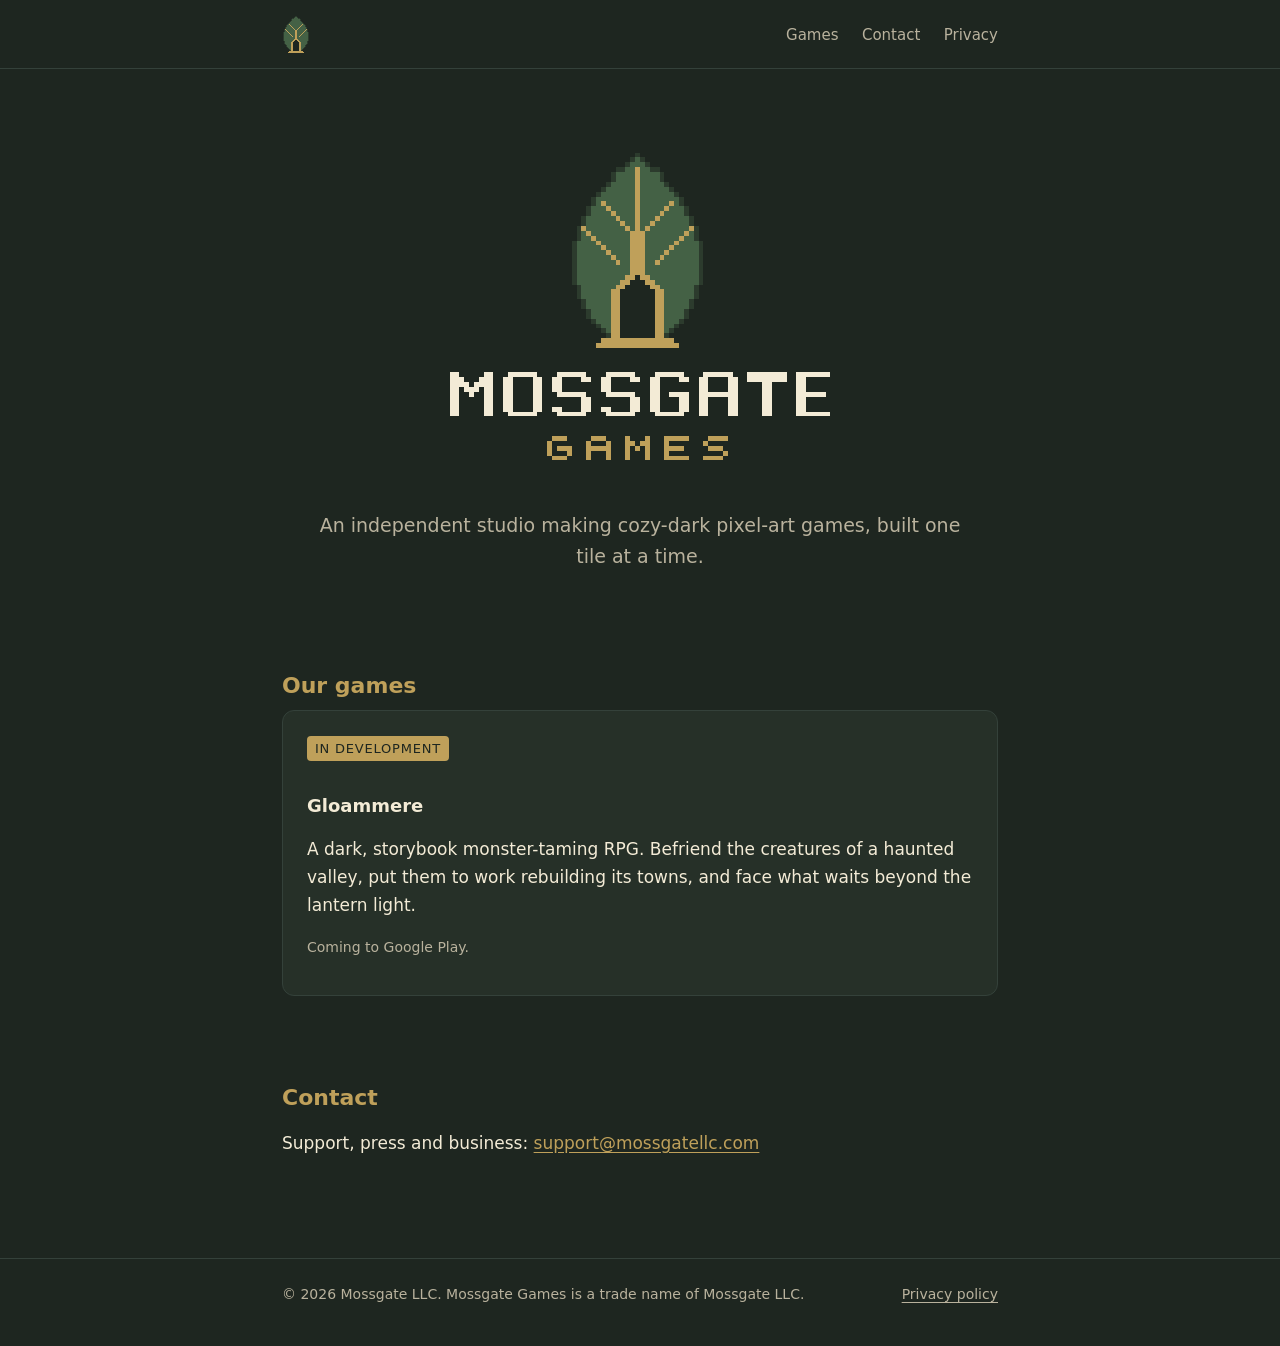
==== docs/index.html @ e4a336bb "Move site into docs/ to match the Pages source folder Co-Authored-By: Claude Opus 5.5 <noreply@anthr" ====
<!DOCTYPE html>
<html lang="en">
<head>
  <meta charset="utf-8">
  <meta name="viewport" content="width=device-width, initial-scale=1">
  <title>Mossgate Games</title>
  <meta name="description" content="Mossgate Games is an independent studio making cozy-dark pixel-art games. Our first game, Gloammere, is a monster-taming RPG coming to Google Play.">
  <meta property="og:title" content="Mossgate Games">
  <meta property="og:description" content="Independent studio making cozy-dark pixel-art games. Gloammere is coming to Google Play.">
  <meta property="og:image" content="https://mossgatellc.com/assets/icon-512.png">
  <meta property="og:url" content="https://mossgatellc.com/">
  <meta name="theme-color" content="#1E2620">
  <link rel="icon" type="image/png" href="/favicon.png">
  <link rel="apple-touch-icon" href="/assets/apple-touch-icon.png">
  <link rel="stylesheet" href="/assets/site.css">
</head>
<body>
  <header class="site">
    <div class="wrap">
      <a class="brand" href="/" aria-label="Mossgate Games home"><img class="pixel" src="/assets/mark.svg" alt="Mossgate Games"></a>
      <nav>
        <a href="/#games">Games</a>
        <a href="/#contact">Contact</a>
        <a href="/privacy.html">Privacy</a>
      </nav>
    </div>
  </header>

  <main class="wrap">
    <div class="hero">
      <img class="pixel" src="/assets/logo-stacked.svg" alt="Mossgate Games logo: a leaf with an arched doorway">
      <p>An independent studio making cozy-dark pixel-art games, built one tile at a time.</p>
    </div>

    <section id="games">
      <h2>Our games</h2>
      <div class="card">
        <span class="tag">In development</span>
        <h3>Gloammere</h3>
        <p>A dark, storybook monster-taming RPG. Befriend the creatures of a haunted valley, put them to work rebuilding its towns, and face what waits beyond the lantern light.</p>
        <p class="muted small">Coming to Google Play.</p>
      </div>
    </section>

    <section id="contact">
      <h2>Contact</h2>
      <p>Support, press and business: <a href="mailto:support@mossgatellc.com">support@mossgatellc.com</a></p>
    </section>
  </main>

  <footer class="site">
    <div class="wrap">
      <span>&copy; <span id="y">2026</span> Mossgate LLC. Mossgate Games is a trade name of Mossgate LLC.</span>
      <span><a href="/privacy.html">Privacy policy</a></span>
    </div>
  </footer>
  <script>document.getElementById('y').textContent = new Date().getFullYear();</script>
</body>
</html>
---- assets/site.css ----
:root {
  --bg: #1E2620;
  --panel: #263028;
  --line: #34413a;
  --text: #F3EBD6;
  --muted: #b9b29d;
  --gold: #BFA05A;
  --green: #6f9a6f;
  --max: 760px;
  color-scheme: dark;
}
* { box-sizing: border-box; }
html { -webkit-text-size-adjust: 100%; }
body {
  margin: 0;
  background: var(--bg);
  color: var(--text);
  font: 17px/1.65 system-ui, -apple-system, "Segoe UI", Roboto, Helvetica, Arial, sans-serif;
}
img.pixel { image-rendering: pixelated; image-rendering: crisp-edges; }
a { color: var(--gold); text-underline-offset: 3px; }
a:hover { color: var(--text); }
.wrap { max-width: var(--max); margin: 0 auto; padding: 0 22px; }

header.site { border-bottom: 1px solid var(--line); }
header.site .wrap { display: flex; align-items: center; justify-content: space-between; gap: 16px; padding-top: 14px; padding-bottom: 14px; }
header.site .brand img { height: 40px; width: auto; display: block; }
nav a { color: var(--muted); text-decoration: none; margin-left: 18px; font-size: 15px; }
nav a:hover, nav a[aria-current="page"] { color: var(--text); }

.hero { text-align: center; padding: 64px 0 40px; }
.hero img { width: min(420px, 82vw); height: auto; }
.hero p { color: var(--muted); font-size: 19px; margin: 22px auto 0; max-width: 34em; }

section { padding: 28px 0; }
h1, h2, h3 { line-height: 1.25; font-weight: 600; }
h1 { font-size: 32px; margin: 40px 0 8px; }
h2 { font-size: 22px; margin: 32px 0 10px; color: var(--gold); }
h3 { font-size: 18px; margin: 24px 0 6px; }

.card {
  background: var(--panel);
  border: 1px solid var(--line);
  border-radius: 12px;
  padding: 22px 24px;
}
.card .tag {
  display: inline-block; font-size: 13px; letter-spacing: .06em; text-transform: uppercase;
  color: var(--bg); background: var(--gold); border-radius: 4px; padding: 2px 8px; margin-bottom: 10px;
}
.muted { color: var(--muted); }
.small { font-size: 14px; }

footer.site { border-top: 1px solid var(--line); margin-top: 56px; padding: 24px 0 40px; color: var(--muted); font-size: 14px; }
footer.site .wrap { display: flex; flex-wrap: wrap; gap: 8px 20px; justify-content: space-between; }
footer.site a { color: var(--muted); }

@media (max-width: 520px) {
  header.site .brand img { height: 32px; }
  nav a { margin-left: 12px; }
  h1 { font-size: 27px; }
}
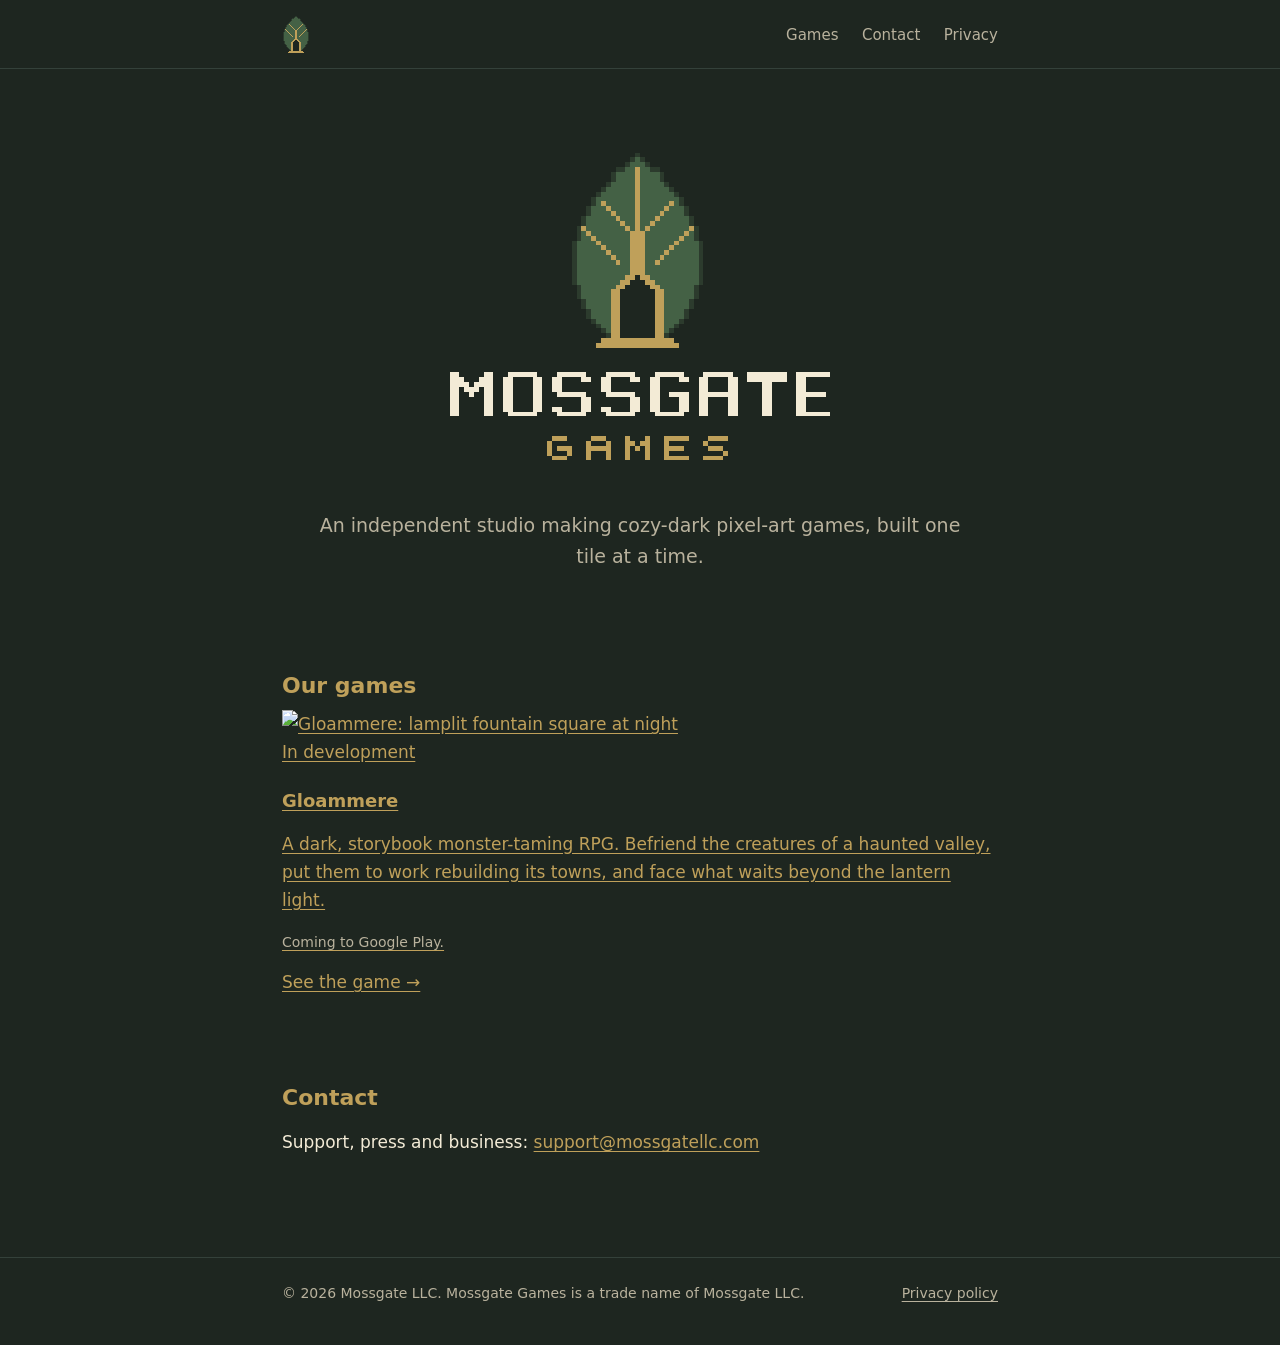
==== commit ea1b7990: "Add Games and Gloammere pages with in-game screenshots; link from home Co-Authored-By: Claude Opus 5" ====
--- a/docs/index.html
+++ b/docs/index.html
@@ -19,7 +19,7 @@
     <div class="wrap">
       <a class="brand" href="/" aria-label="Mossgate Games home"><img class="pixel" src="/assets/mark.svg" alt="Mossgate Games"></a>
       <nav>
-        <a href="/#games">Games</a>
+        <a href="/games.html">Games</a>
         <a href="/#contact">Contact</a>
         <a href="/privacy.html">Privacy</a>
       </nav>
@@ -34,12 +34,16 @@
 
     <section id="games">
       <h2>Our games</h2>
-      <div class="card">
+      <a class="game-card" href="/gloammere.html">
+        <img class="pixel" src="/assets/shots/fountain.png" alt="Gloammere: lamplit fountain square at night" width="960" height="480">
+        <div class="body">
         <span class="tag">In development</span>
         <h3>Gloammere</h3>
         <p>A dark, storybook monster-taming RPG. Befriend the creatures of a haunted valley, put them to work rebuilding its towns, and face what waits beyond the lantern light.</p>
         <p class="muted small">Coming to Google Play.</p>
-      </div>
+        <span class="more">See the game &rarr;</span>
+        </div>
+      </a>
     </section>
 
     <section id="contact">
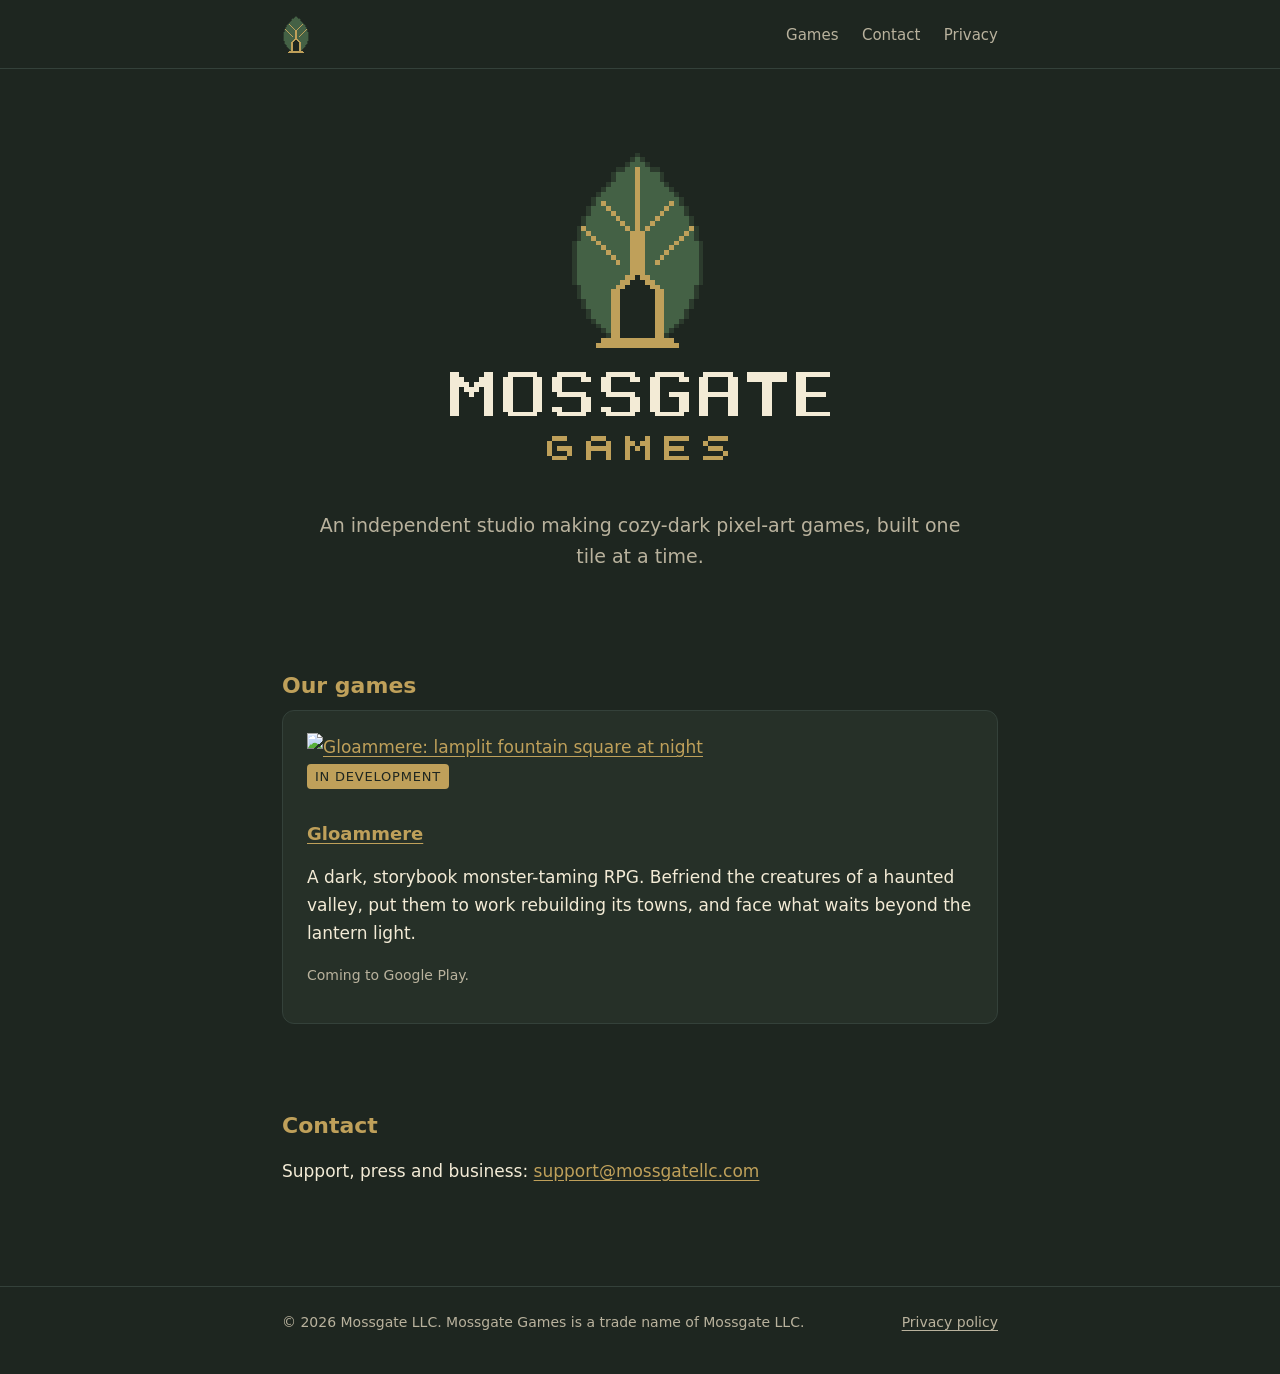
==== commit ceb2b952: "Home: compact game card with linked thumbnail and title; remove references to other games Co-Authore" ====
--- a/docs/index.html
+++ b/docs/index.html
@@ -34,16 +34,15 @@
 
     <section id="games">
       <h2>Our games</h2>
-      <a class="game-card" href="/gloammere.html">
-        <img class="pixel" src="/assets/shots/fountain.png" alt="Gloammere: lamplit fountain square at night" width="960" height="480">
-        <div class="body">
-        <span class="tag">In development</span>
-        <h3>Gloammere</h3>
-        <p>A dark, storybook monster-taming RPG. Befriend the creatures of a haunted valley, put them to work rebuilding its towns, and face what waits beyond the lantern light.</p>
-        <p class="muted small">Coming to Google Play.</p>
-        <span class="more">See the game &rarr;</span>
+      <div class="card game-row">
+        <a class="thumb" href="/gloammere.html"><img class="pixel" src="/assets/shots/fountain.png" alt="Gloammere: lamplit fountain square at night" width="960" height="480"></a>
+        <div>
+          <span class="tag">In development</span>
+          <h3><a href="/gloammere.html">Gloammere</a></h3>
+          <p>A dark, storybook monster-taming RPG. Befriend the creatures of a haunted valley, put them to work rebuilding its towns, and face what waits beyond the lantern light.</p>
+          <p class="muted small">Coming to Google Play.</p>
         </div>
-      </a>
+      </div>
     </section>
 
     <section id="contact">
